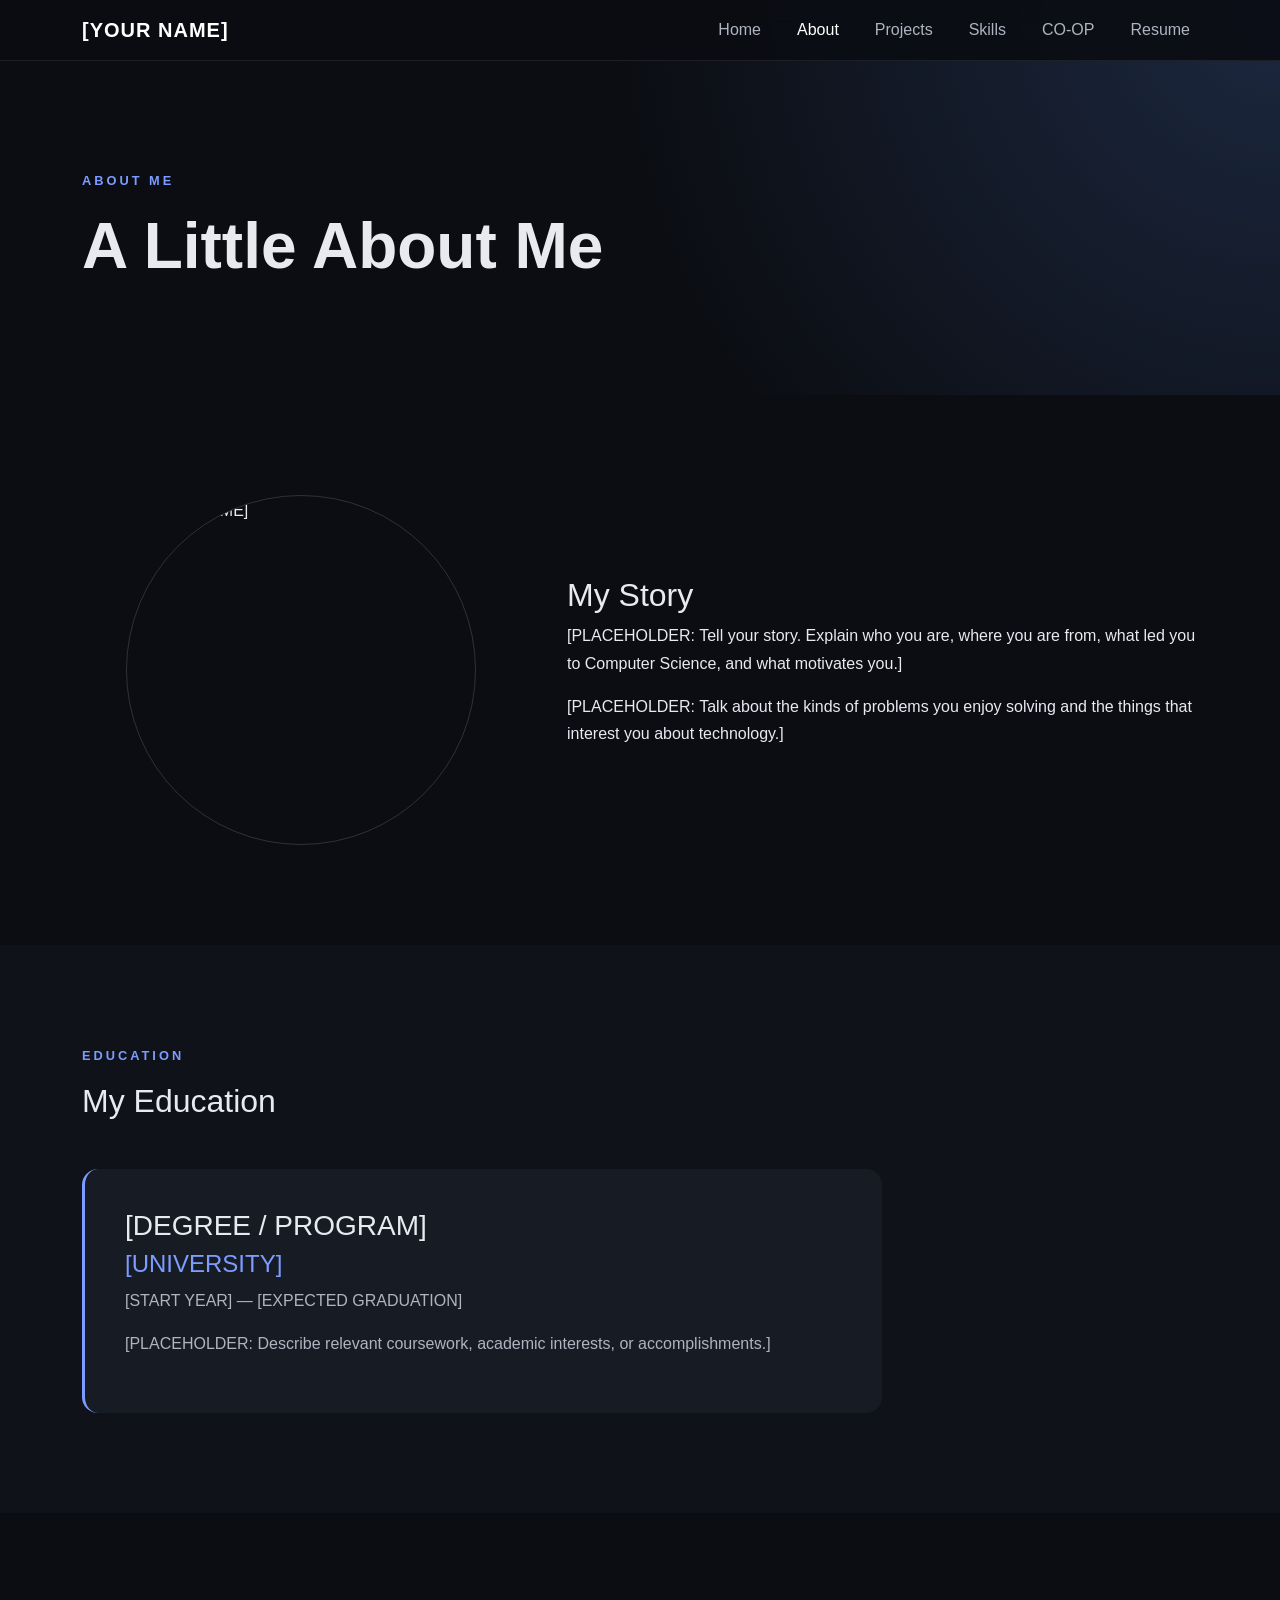
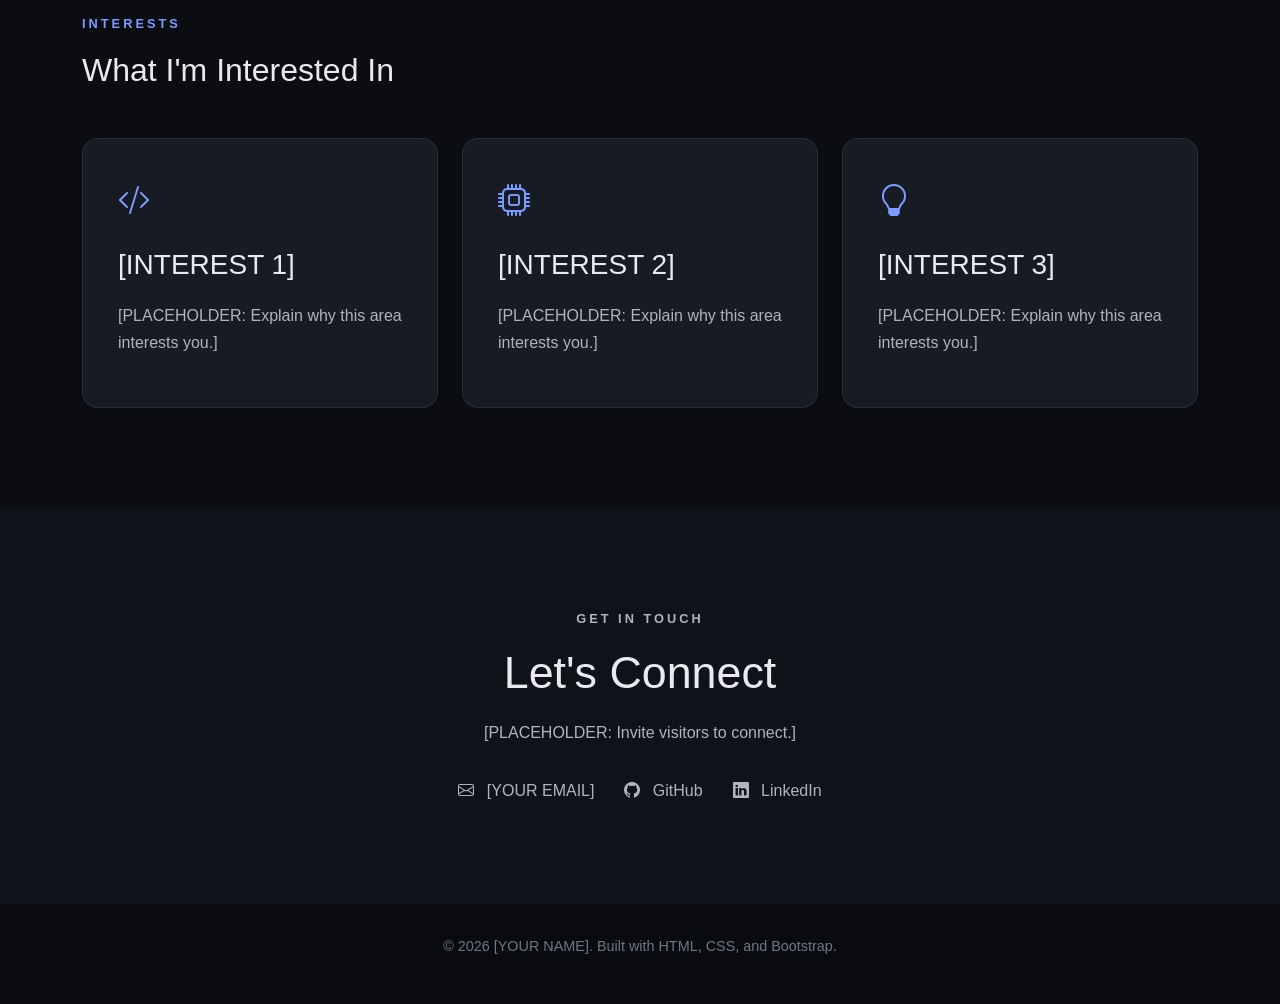
==== about.html @ ecac9c86 "Created Portfolio Placeholders" ====
<!DOCTYPE html>
<html lang="en">

<head>

    <meta charset="UTF-8">

    <meta name="viewport"
          content="width=device-width, initial-scale=1.0">

    <title>About | [YOUR NAME]</title>

    <link
        href="https://cdn.jsdelivr.net/npm/bootstrap@5.3.3/dist/css/bootstrap.min.css"
        rel="stylesheet">

    <link
        rel="stylesheet"
        href="https://cdn.jsdelivr.net/npm/bootstrap-icons@1.11.3/font/bootstrap-icons.min.css">

    <link rel="stylesheet" href="css/style.css">

</head>


<body>


<!-- NAVIGATION -->

<nav class="navbar navbar-expand-lg navbar-dark fixed-top">

    <div class="container">

        <a class="navbar-brand fw-bold"
           href="index.html">

            [YOUR NAME]

        </a>


        <button
            class="navbar-toggler"
            type="button"
            data-bs-toggle="collapse"
            data-bs-target="#navbarNav">

            <span class="navbar-toggler-icon"></span>

        </button>


        <div class="collapse navbar-collapse"
             id="navbarNav">

            <ul class="navbar-nav ms-auto">

                <li class="nav-item">
                    <a class="nav-link"
                       href="index.html">

                        Home

                    </a>
                </li>

                <li class="nav-item">
                    <a class="nav-link active"
                       href="about.html">

                        About

                    </a>
                </li>

                <li class="nav-item">
                    <a class="nav-link"
                       href="projects.html">

                        Projects

                    </a>
                </li>

                <li class="nav-item">
                    <a class="nav-link"
                       href="skills.html">

                        Skills

                    </a>
                </li>

                <li class="nav-item">
                    <a class="nav-link"
                       href="coop.html">

                        CO-OP

                    </a>
                </li>

                <li class="nav-item">
                    <a class="nav-link"
                       href="resume.html">

                        Resume

                    </a>
                </li>

            </ul>

        </div>

    </div>

</nav>



<!-- PAGE HEADER -->

<section class="page-header">

    <div class="container">

        <p class="section-label">
            ABOUT ME
        </p>

        <h1>
            A Little About Me
        </h1>

    </div>

</section>



<!-- ABOUT -->

<section class="section-padding">

    <div class="container">

        <div class="row g-5 align-items-center">


            <div class="col-lg-5">

                <div class="profile-image">

                    <img
                        src="assets/images/profile.jpg"
                        alt="[YOUR NAME]">

                </div>

            </div>


            <div class="col-lg-7">

                <h2>
                    My Story
                </h2>

                <p>

                    [PLACEHOLDER:

                    Tell your story.

                    Explain who you are, where you are from,
                    what led you to Computer Science, and
                    what motivates you.]

                </p>


                <p>

                    [PLACEHOLDER:

                    Talk about the kinds of problems you
                    enjoy solving and the things that
                    interest you about technology.]

                </p>

            </div>

        </div>

    </div>

</section>



<!-- EDUCATION -->

<section class="section-padding section-dark">

    <div class="container">

        <p class="section-label">
            EDUCATION
        </p>

        <h2>
            My Education
        </h2>

        <div class="education-card mt-5">

            <h3>
                [DEGREE / PROGRAM]
            </h3>

            <h4>
                [UNIVERSITY]
            </h4>

            <p>
                [START YEAR] — [EXPECTED GRADUATION]
            </p>

            <p>

                [PLACEHOLDER:

                Describe relevant coursework,
                academic interests, or accomplishments.]

            </p>

        </div>

    </div>

</section>



<!-- INTERESTS -->

<section class="section-padding">

    <div class="container">

        <p class="section-label">
            INTERESTS
        </p>

        <h2>
            What I'm Interested In
        </h2>


        <div class="row g-4 mt-4">


            <div class="col-md-4">

                <div class="skill-card">

                    <i class="bi bi-code-slash"></i>

                    <h3>
                        [INTEREST 1]
                    </h3>

                    <p>

                        [PLACEHOLDER:

                        Explain why this area interests you.]

                    </p>

                </div>

            </div>


            <div class="col-md-4">

                <div class="skill-card">

                    <i class="bi bi-cpu"></i>

                    <h3>
                        [INTEREST 2]
                    </h3>

                    <p>

                        [PLACEHOLDER:

                        Explain why this area interests you.]

                    </p>

                </div>

            </div>


            <div class="col-md-4">

                <div class="skill-card">

                    <i class="bi bi-lightbulb"></i>

                    <h3>
                        [INTEREST 3]
                    </h3>

                    <p>

                        [PLACEHOLDER:

                        Explain why this area interests you.]

                    </p>

                </div>

            </div>

        </div>

    </div>

</section>



<!-- CONTACT -->

<section id="contact"
         class="contact-section section-dark">

    <div class="container text-center">

        <p class="section-label">
            GET IN TOUCH
        </p>

        <h2>
            Let's Connect
        </h2>

        <p>
            [PLACEHOLDER: Invite visitors to connect.]
        </p>


        <div class="contact-links">

            <a href="mailto:[YOUR EMAIL]">
                <i class="bi bi-envelope"></i>
                [YOUR EMAIL]
            </a>

            <a href="[YOUR GITHUB]">
                <i class="bi bi-github"></i>
                GitHub
            </a>

            <a href="[YOUR LINKEDIN]">
                <i class="bi bi-linkedin"></i>
                LinkedIn
            </a>

        </div>

    </div>

</section>



<!-- FOOTER -->

<footer>

    <div class="container text-center">

        <p>
            © 2026 [YOUR NAME].
            Built with HTML, CSS, and Bootstrap.
        </p>

    </div>

</footer>



<script
    src="https://cdn.jsdelivr.net/npm/bootstrap@5.3.3/dist/js/bootstrap.bundle.min.js">
</script>

</body>

</html>
---- css/style.css ----
/* =========================================
   GLOBAL
========================================= */

* {
    box-sizing: border-box;
}

html {
    scroll-behavior: smooth;
    scroll-padding-top: 80px;
}

body {
    margin: 0;

    background: #0b0d12;

    color: #e8eaf0;

    font-family:
        Inter,
        -apple-system,
        BlinkMacSystemFont,
        "Segoe UI",
        sans-serif;

    line-height: 1.7;
}


/* =========================================
   NAVBAR
========================================= */

.navbar {
    background: rgba(11, 13, 18, 0.9);

    backdrop-filter: blur(12px);

    border-bottom:
        1px solid rgba(255, 255, 255, 0.08);
}

.navbar-brand {
    letter-spacing: 1px;
}

.nav-link {
    color: #aeb4c0 !important;

    margin-left: 20px;

    transition: 0.2s;
}

.nav-link:hover,
.nav-link.active {
    color: white !important;
}


/* =========================================
   HERO
========================================= */

.hero-section {
    background:
        radial-gradient(
            circle at top right,
            #1c2840 0%,
            #0b0d12 45%
        );
}

.hero-subtitle,
.section-label {
    color: #7c9cff;

    font-size: 0.8rem;

    font-weight: 700;

    letter-spacing: 3px;
}

.hero-section h1 {
    font-size: clamp(3rem, 7vw, 6rem);

    font-weight: 800;

    line-height: 1.05;
}

.hero-section h1 span {
    color: #7c9cff;
}

.hero-description {
    max-width: 650px;

    color: #aeb4c0;

    font-size: 1.1rem;
}


/* =========================================
   PAGE HEADER
========================================= */

.page-header {
    padding: 170px 0 90px;

    background:
        radial-gradient(
            circle at top right,
            #1c2840 0%,
            #0b0d12 50%
        );
}

.page-header h1 {
    font-size: 4rem;

    font-weight: 800;

    margin-bottom: 20px;
}


/* =========================================
   PROFILE IMAGE
========================================= */

.profile-image {
    width: 350px;

    height: 350px;

    margin: auto;

    overflow: hidden;

    border-radius: 50%;

    border:
        1px solid rgba(255, 255, 255, 0.15);
}

.profile-image img {
    width: 100%;

    height: 100%;

    object-fit: cover;
}


/* =========================================
   SECTIONS
========================================= */

.section-padding {
    padding: 100px 0;
}

.section-dark {
    background: #0f1219;
}

.section-heading {
    margin-bottom: 60px;

    max-width: 750px;
}

.section-heading h2 {
    font-size: 2.8rem;

    font-weight: 700;
}

.content-limit {
    max-width: 750px;

    color: #aeb4c0;
}


/* =========================================
   BUTTONS
========================================= */

.btn-primary {
    background: #7c9cff;

    border-color: #7c9cff;

    color: #0b0d12;

    font-weight: 600;
}

.btn-primary:hover {
    background: #9db4ff;

    border-color: #9db4ff;

    color: #0b0d12;
}


/* =========================================
   PROJECT CARDS
========================================= */

.project-card {
    height: 100%;

    background: #171b24;

    border:
        1px solid rgba(255, 255, 255, 0.08);

    border-radius: 16px;

    overflow: hidden;

    transition:
        transform 0.25s,
        border-color 0.25s;
}

.project-card:hover {
    transform: translateY(-8px);

    border-color: #7c9cff;
}

.project-image {
    height: 220px;

    display: flex;

    align-items: center;

    justify-content: center;

    overflow: hidden;

    background: #202633;
}

.project-image img {
    width: 100%;

    height: 100%;

    object-fit: cover;
}

.project-card h3,
.project-card h2 {
    font-weight: 700;
}

.project-card p {
    color: #aeb4c0;
}

.project-tech {
    color: #7c9cff !important;

    font-size: 0.85rem;
}


/* =========================================
   SKILLS
========================================= */

.skill-card {
    height: 100%;

    padding: 35px;

    background: #171b24;

    border-radius: 16px;

    border:
        1px solid rgba(255, 255, 255, 0.08);

    transition:
        transform 0.25s,
        border-color 0.25s;
}

.skill-card:hover {
    transform: translateY(-5px);

    border-color: #7c9cff;
}

.skill-card i {
    font-size: 2rem;

    color: #7c9cff;
}

.skill-card h3 {
    margin-top: 20px;

    margin-bottom: 20px;
}

.skill-card p {
    color: #aeb4c0;
}

.skill-list {
    padding: 0;

    margin: 0;

    list-style: none;
}

.skill-list li {
    padding: 7px 0;

    color: #aeb4c0;

    border-bottom:
        1px solid rgba(255, 255, 255, 0.05);
}


/* =========================================
   EDUCATION
========================================= */

.education-card {
    max-width: 800px;

    padding: 40px;

    background: #171b24;

    border-radius: 16px;

    border-left:
        3px solid #7c9cff;
}

.education-card h4 {
    color: #7c9cff;
}

.education-card p {
    color: #aeb4c0;
}


/* =========================================
   CONTACT
========================================= */

.contact-section {
    padding: 100px 0;
}

.contact-section h2 {
    font-size: 2.8rem;

    margin-bottom: 20px;
}

.contact-section p {
    color: #aeb4c0;
}

.contact-links {
    display: flex;

    justify-content: center;

    gap: 30px;

    flex-wrap: wrap;

    margin-top: 30px;
}

.contact-links a {
    color: #aeb4c0;

    text-decoration: none;

    transition: 0.2s;
}

.contact-links a:hover {
    color: #7c9cff;
}

.contact-links i {
    margin-right: 8px;
}


/* =========================================
   RESUME
========================================= */

.resume-placeholder {
    min-height: 400px;

    display: flex;

    flex-direction: column;

    align-items: center;

    justify-content: center;

    text-align: center;

    background: #171b24;

    border:
        1px dashed #586174;

    border-radius: 16px;
}

.resume-placeholder i {
    font-size: 4rem;

    color: #7c9cff;

    margin-bottom: 20px;
}

.resume-placeholder p {
    color: #aeb4c0;
}


/* =========================================
   FOOTER
========================================= */

footer {
    padding: 30px 0;

    background: #090b0f;

    color: #6f7787;

    font-size: 0.9rem;
}


/* =========================================
   MOBILE
========================================= */

@media (max-width: 991px) {

    .nav-link {
        margin-left: 0;

        margin-top: 10px;
    }

    .hero-section {
        text-align: center;
    }

    .hero-description {
        margin-left: auto;

        margin-right: auto;
    }

    .profile-image {
        width: 280px;

        height: 280px;

        margin-top: 90px;
    }

    .page-header h1 {
        font-size: 3rem;
    }

}


@media (max-width: 576px) {

    .section-padding {
        padding: 70px 0;
    }

    .hero-section h1 {
        font-size: 3rem;
    }

    .page-header h1 {
        font-size: 2.5rem;
    }

    .section-heading h2 {
        font-size: 2.2rem;
    }

}
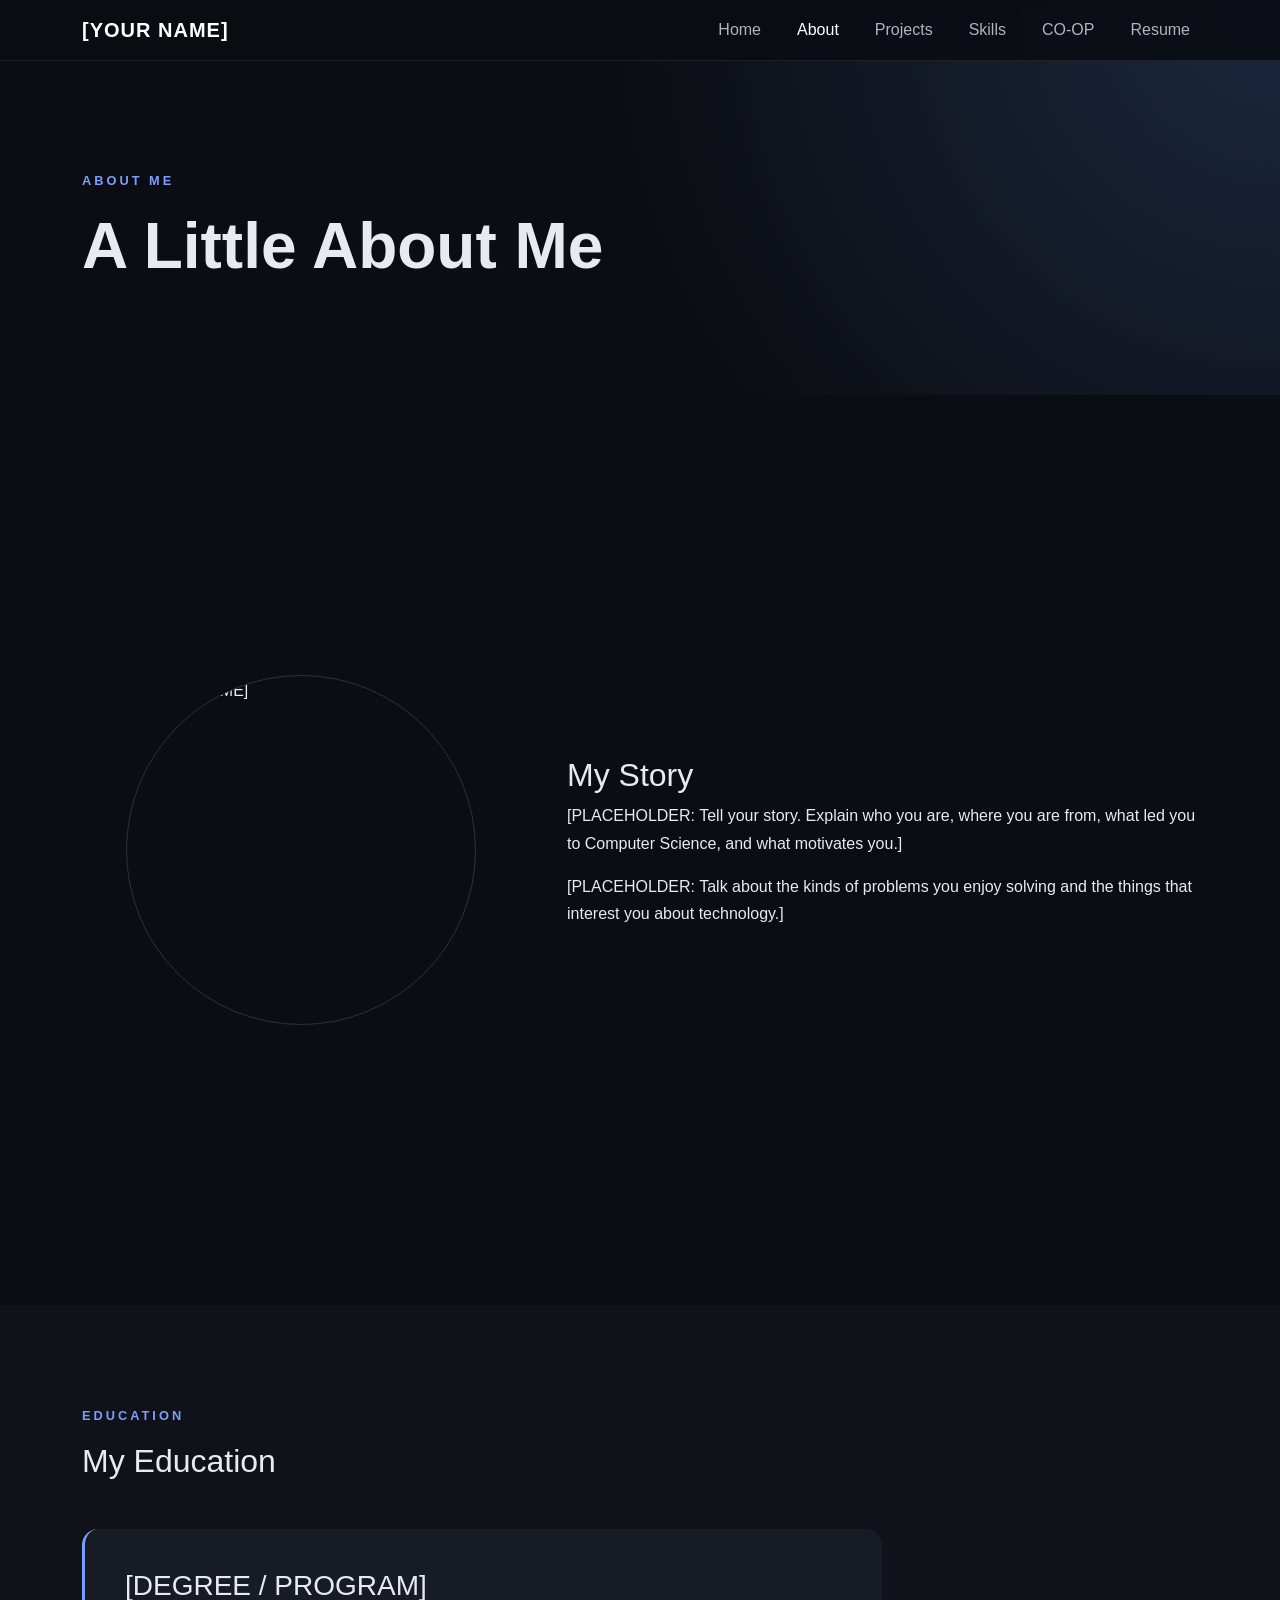
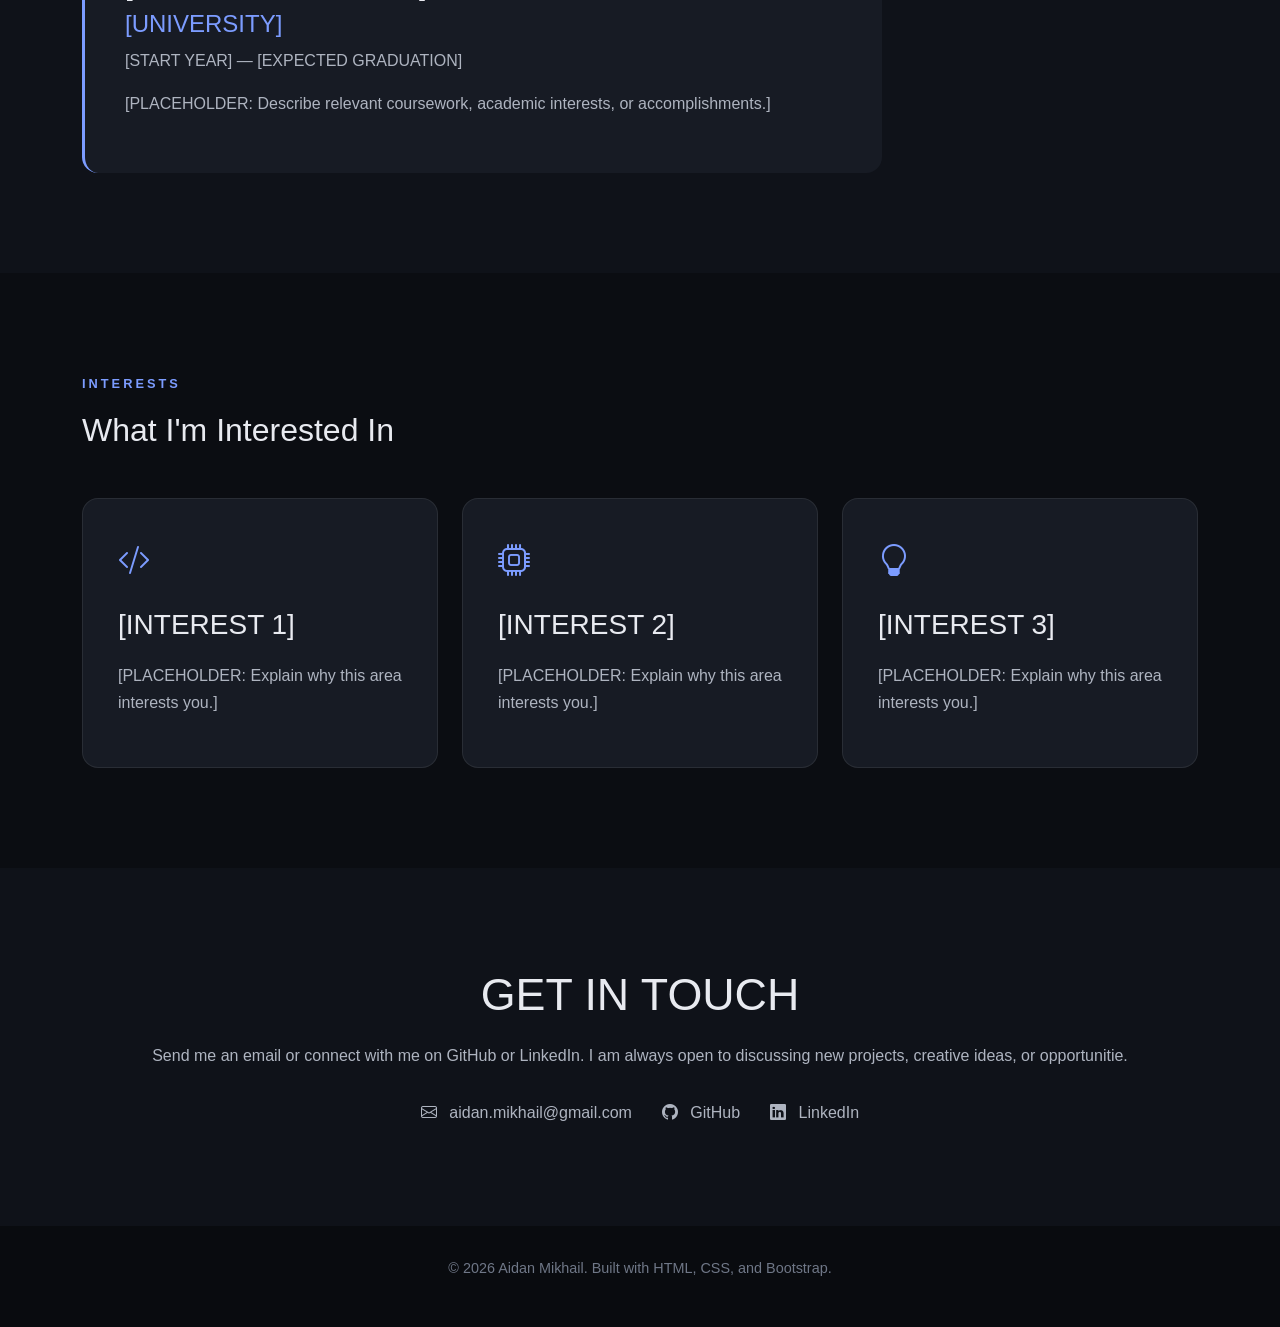
==== commit ff71de5b: "Added Finished Footer and Contacts to all the pages. Completed Home Page (Except for Picture of Proj" ====
--- a/about.html
+++ b/about.html
@@ -340,59 +340,72 @@
 
 
 
-<!-- CONTACT -->
+<!-- ================================================= -->
+<!-- CONTACT                                           -->
+<!-- ================================================= -->
 
 <section id="contact"
          class="contact-section section-dark">
 
     <div class="container text-center">
 
-        <p class="section-label">
+        <h2>
             GET IN TOUCH
+        </h2>
+
+        <p>
+
+            Send me an email or connect with me on GitHub or LinkedIn. I am always open to discussing new projects, creative ideas, or opportunitie.
+
         </p>
 
-        <h2>
-            Let's Connect
-        </h2>
+
+        <div class="contact-links">
+
+            <a href="mailto:aidan.mikhail@gmail.com">
+
+                <i class="bi bi-envelope"></i>
+
+                aidan.mikhail@gmail.com
+
+            </a>
+
+
+            <a href="https://github.com/AidanMikhail">
+
+                <i class="bi bi-github"></i>
+
+                GitHub
+
+            </a>
+
+
+            <a href="https://www.linkedin.com/in/aidan-mikhail/">
+
+                <i class="bi bi-linkedin"></i>
+
+                LinkedIn
+
+            </a>
+
+        </div>
+
+    </div>
+
+</section>
+
+
+
+<!-- ================================================= -->
+<!-- FOOTER                                            -->
+<!-- ================================================= -->
+
+<footer>
+
+    <div class="container text-center">
 
         <p>
-            [PLACEHOLDER: Invite visitors to connect.]
-        </p>
-
-
-        <div class="contact-links">
-
-            <a href="mailto:[YOUR EMAIL]">
-                <i class="bi bi-envelope"></i>
-                [YOUR EMAIL]
-            </a>
-
-            <a href="[YOUR GITHUB]">
-                <i class="bi bi-github"></i>
-                GitHub
-            </a>
-
-            <a href="[YOUR LINKEDIN]">
-                <i class="bi bi-linkedin"></i>
-                LinkedIn
-            </a>
-
-        </div>
-
-    </div>
-
-</section>
-
-
-
-<!-- FOOTER -->
-
-<footer>
-
-    <div class="container text-center">
-
-        <p>
-            © 2026 [YOUR NAME].
+            © 2026 Aidan Mikhail.
             Built with HTML, CSS, and Bootstrap.
         </p>
 
--- a/css/style.css
+++ b/css/style.css
@@ -138,7 +138,7 @@
 
     height: 350px;
 
-    margin: auto;
+    margin: 180px auto;
 
     overflow: hidden;
 
@@ -154,6 +154,7 @@
     height: 100%;
 
     object-fit: cover;
+    object-position: center 10%;
 }
 
 
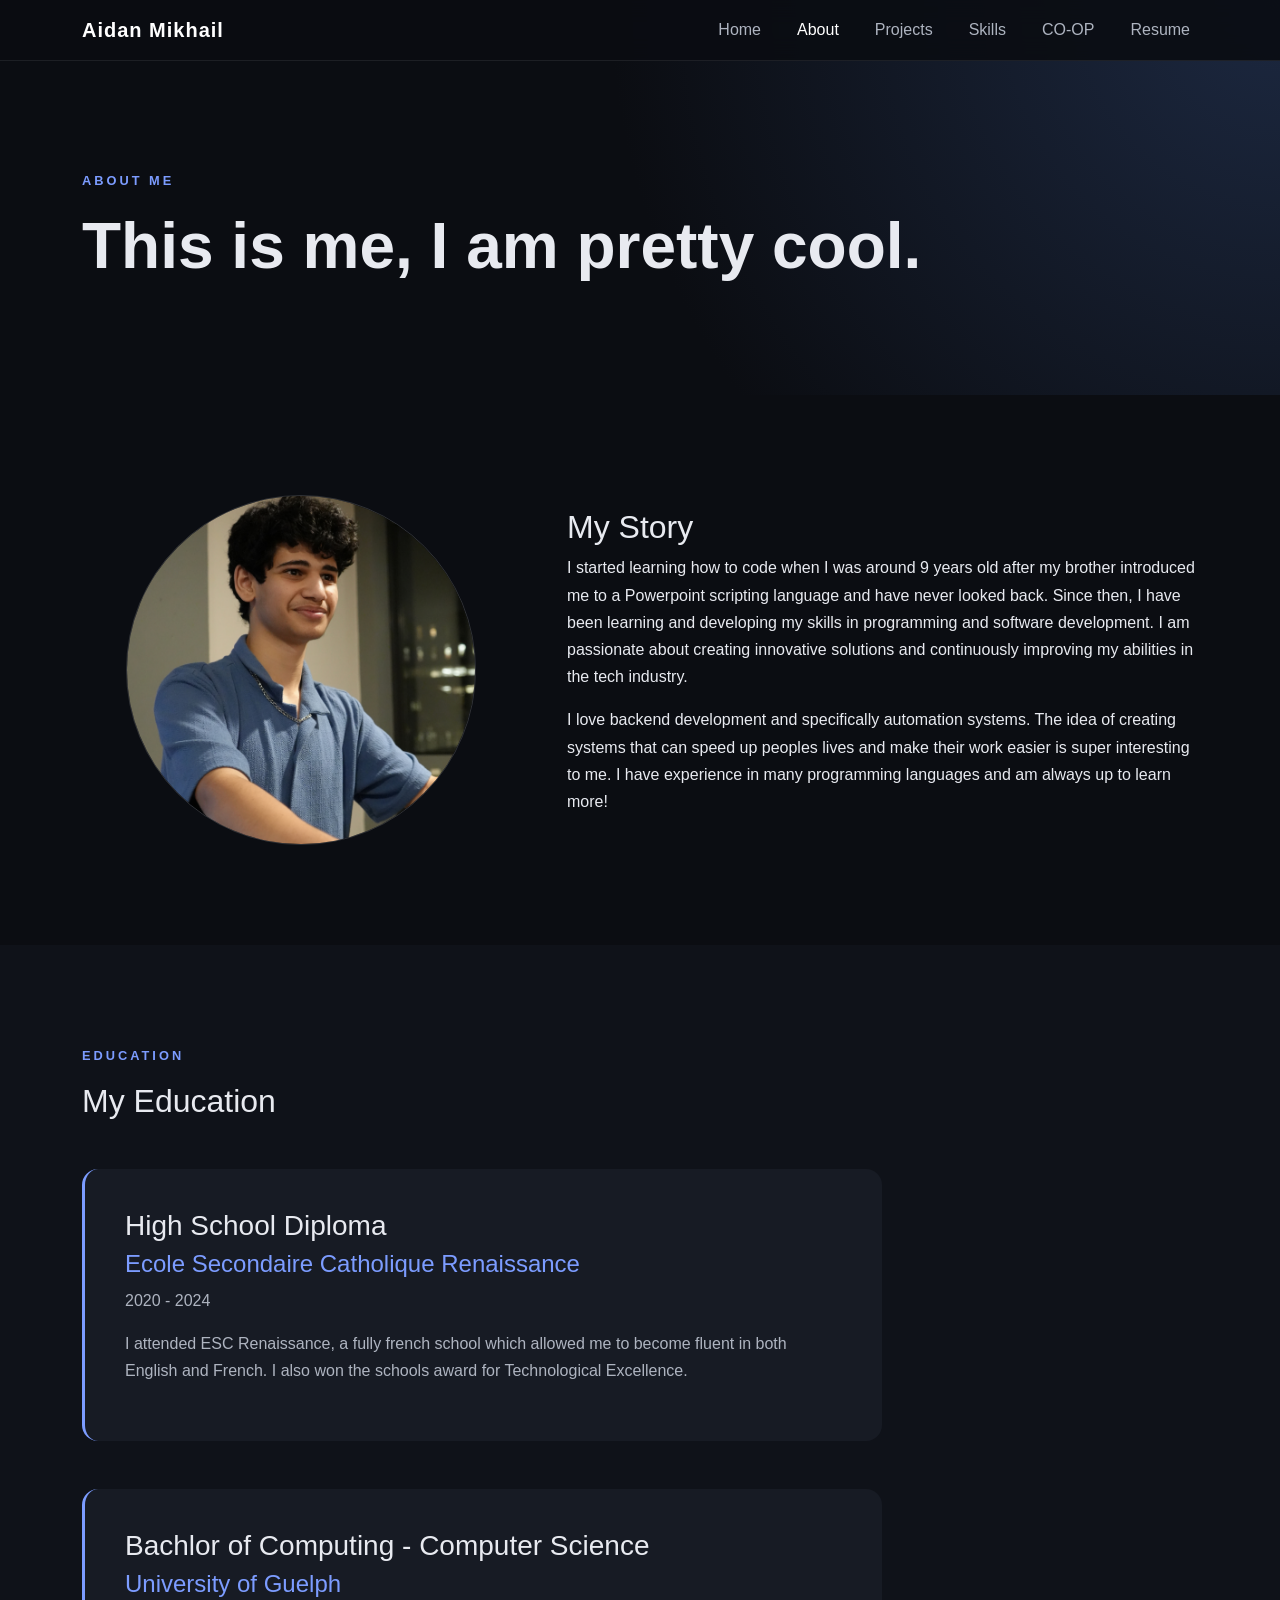
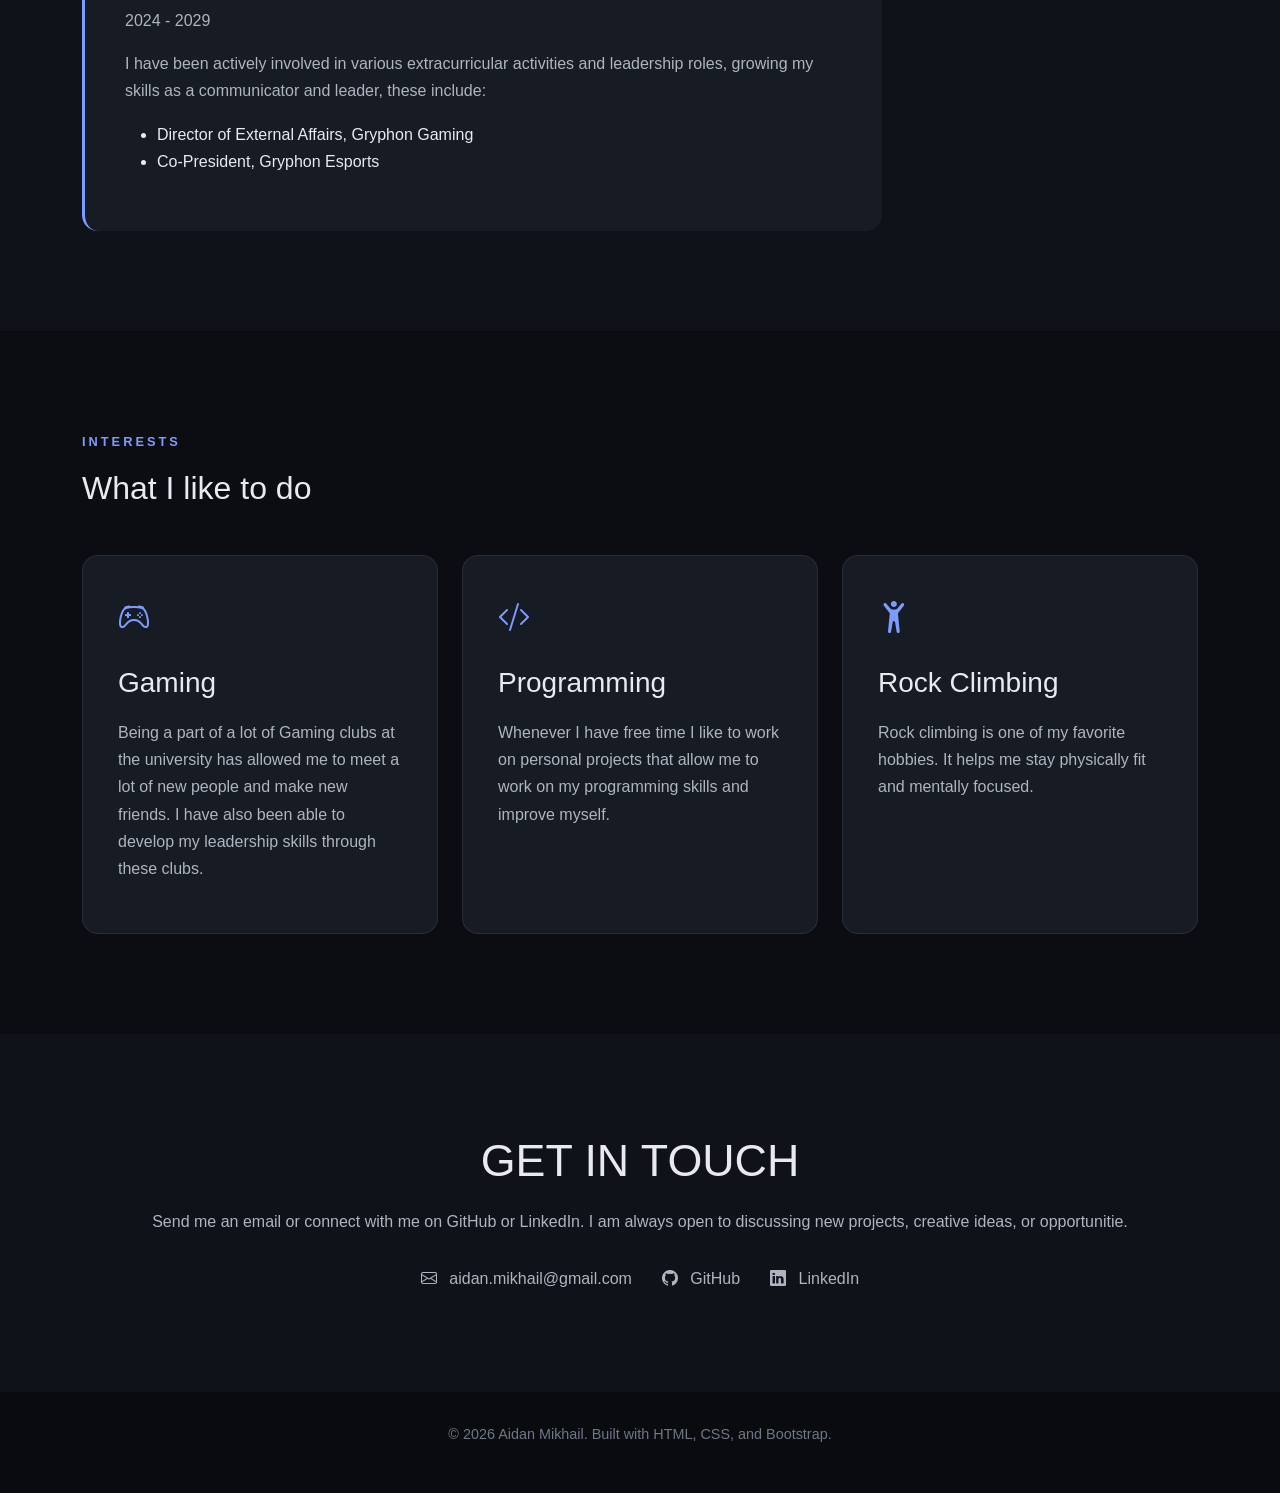
==== commit a20f0cd8: "Finished about page" ====
--- a/about.html
+++ b/about.html
@@ -8,7 +8,7 @@
     <meta name="viewport"
           content="width=device-width, initial-scale=1.0">
 
-    <title>About | [YOUR NAME]</title>
+    <title>About | Aidan Mikhail</title>
 
     <link
         href="https://cdn.jsdelivr.net/npm/bootstrap@5.3.3/dist/css/bootstrap.min.css"
@@ -35,7 +35,7 @@
         <a class="navbar-brand fw-bold"
            href="index.html">
 
-            [YOUR NAME]
+            Aidan Mikhail
 
         </a>
 
@@ -131,7 +131,7 @@
         </p>
 
         <h1>
-            A Little About Me
+            This is me, I am pretty cool.
         </h1>
 
     </div>
@@ -154,13 +154,12 @@
                 <div class="profile-image">
 
                     <img
-                        src="assets/images/profile.jpg"
-                        alt="[YOUR NAME]">
+                        src="assets/img/profile.jpg"
+                        alt="Aidan Mikhail">
 
                 </div>
 
             </div>
-
 
             <div class="col-lg-7">
 
@@ -170,24 +169,13 @@
 
                 <p>
 
-                    [PLACEHOLDER:
-
-                    Tell your story.
-
-                    Explain who you are, where you are from,
-                    what led you to Computer Science, and
-                    what motivates you.]
+                    I started learning how to code when I was around 9 years old after my brother introduced me to a Powerpoint scripting language and have never looked back. Since then, I have been learning and developing my skills in programming and software development. I am passionate about creating innovative solutions and continuously improving my abilities in the tech industry.
 
                 </p>
 
-
                 <p>
 
-                    [PLACEHOLDER:
-
-                    Talk about the kinds of problems you
-                    enjoy solving and the things that
-                    interest you about technology.]
+                    I love backend development and specifically automation systems. The idea of creating systems that can speed up peoples lives and make their work easier is super interesting to me. I have experience in many programming languages and am always up to learn more!
 
                 </p>
 
@@ -218,25 +206,41 @@
         <div class="education-card mt-5">
 
             <h3>
-                [DEGREE / PROGRAM]
+                High School Diploma
             </h3>
 
             <h4>
-                [UNIVERSITY]
+                Ecole Secondaire Catholique Renaissance
             </h4>
 
             <p>
-                [START YEAR] — [EXPECTED GRADUATION]
+                2020 - 2024
             </p>
 
+            <p>  I attended ESC Renaissance, a fully french school which allowed me to become fluent in both English and French. I also won the schools award for Technological Excellence.</p>
+
+        </div>
+
+        <div class="education-card mt-5">
+
+            <h3>
+                Bachlor of Computing - Computer Science
+            </h3>
+
+            <h4>
+                University of Guelph
+            </h4>
+
             <p>
-
-                [PLACEHOLDER:
-
-                Describe relevant coursework,
-                academic interests, or accomplishments.]
-
+                2024 - 2029
             </p>
+
+            <p>I have been actively involved in various extracurricular activities and leadership roles, growing my skills as a communicator and leader, these include:</p>
+
+            <ul>
+                <li>Director of External Affairs, Gryphon Gaming</li>
+                <li>Co-President, Gryphon Esports</li>
+            </ul>
 
         </div>
 
@@ -257,29 +261,43 @@
         </p>
 
         <h2>
-            What I'm Interested In
+            What I like to do
         </h2>
 
 
         <div class="row g-4 mt-4">
 
-
             <div class="col-md-4">
 
                 <div class="skill-card">
 
+                    <i class="bi bi-controller"></i>
+
+                    <h3>
+                        Gaming
+                    </h3>
+
+                    <p>
+                        Being a part of a lot of Gaming clubs at the university has allowed me to meet a lot of new people and make new friends. I have also been able to develop my leadership skills through these clubs.
+                    </p>
+
+                </div>
+
+            </div>
+
+
+            <div class="col-md-4">
+
+                <div class="skill-card">
+
                     <i class="bi bi-code-slash"></i>
 
                     <h3>
-                        [INTEREST 1]
+                        Programming
                     </h3>
 
                     <p>
-
-                        [PLACEHOLDER:
-
-                        Explain why this area interests you.]
-
+                        Whenever I have free time I like to work on personal projects that allow me to work on my programming skills and improve myself.
                     </p>
 
                 </div>
@@ -291,41 +309,14 @@
 
                 <div class="skill-card">
 
-                    <i class="bi bi-cpu"></i>
+                    <i class="bi bi-person-arms-up"></i>
 
                     <h3>
-                        [INTEREST 2]
+                        Rock Climbing
                     </h3>
 
                     <p>
-
-                        [PLACEHOLDER:
-
-                        Explain why this area interests you.]
-
-                    </p>
-
-                </div>
-
-            </div>
-
-
-            <div class="col-md-4">
-
-                <div class="skill-card">
-
-                    <i class="bi bi-lightbulb"></i>
-
-                    <h3>
-                        [INTEREST 3]
-                    </h3>
-
-                    <p>
-
-                        [PLACEHOLDER:
-
-                        Explain why this area interests you.]
-
+                        Rock climbing is one of my favorite hobbies. It helps me stay physically fit and mentally focused.
                     </p>
 
                 </div>
--- a/css/style.css
+++ b/css/style.css
@@ -135,10 +135,9 @@
 
 .profile-image {
     width: 350px;
-
     height: 350px;
 
-    margin: 180px auto;
+    margin: 0 auto;
 
     overflow: hidden;
 
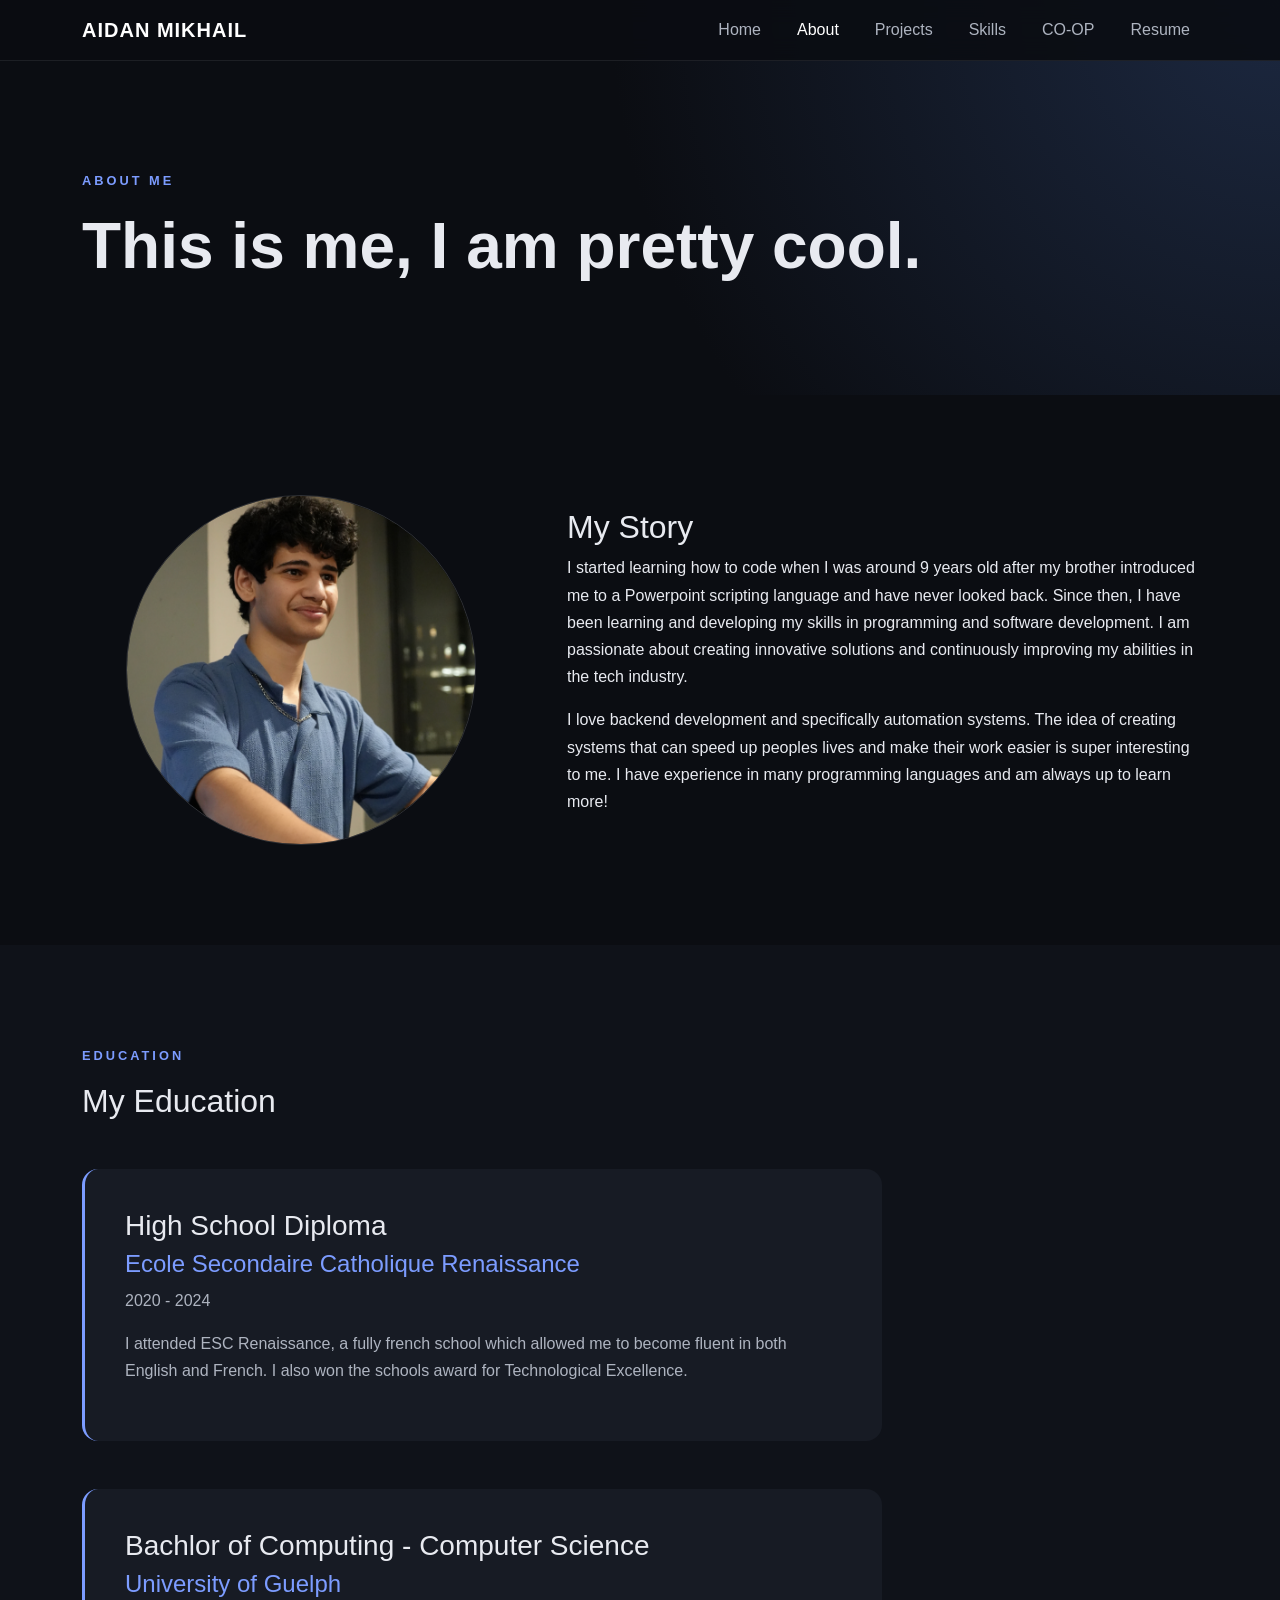
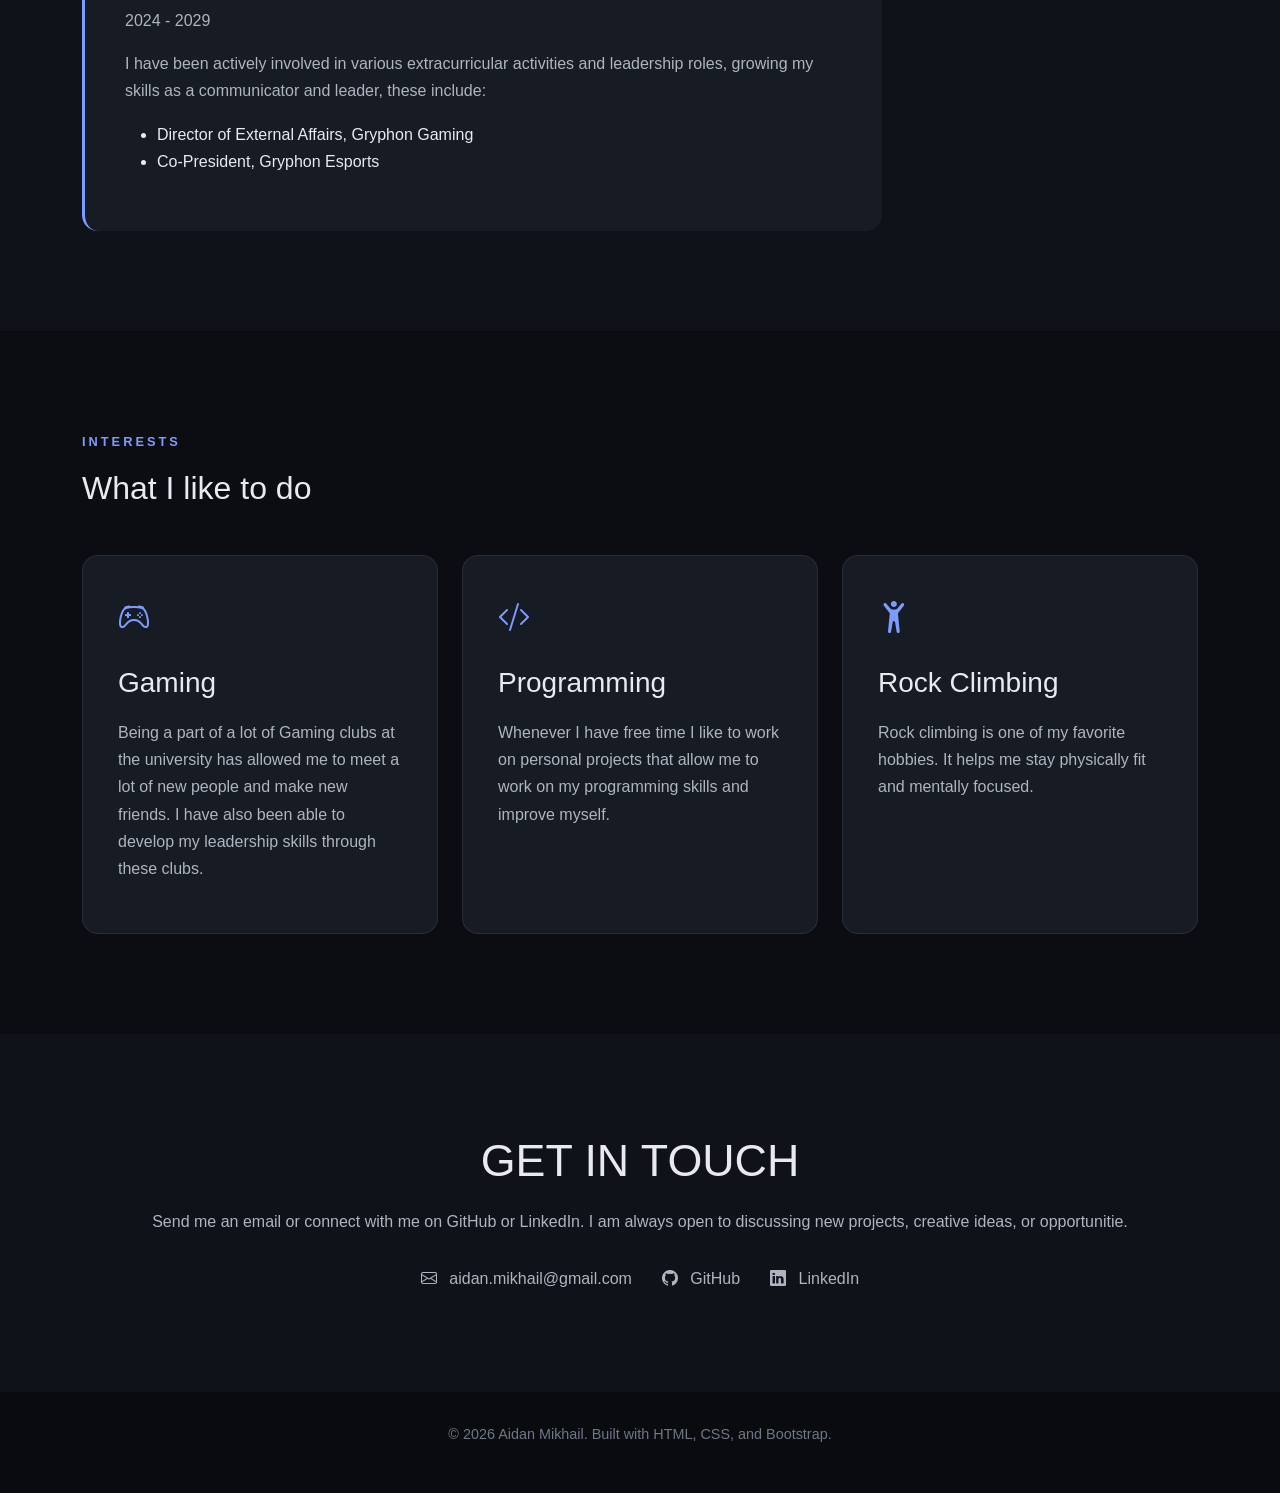
==== commit 9e7bfbd1: "Finished Project Page" ====
--- a/about.html
+++ b/about.html
@@ -8,7 +8,7 @@
     <meta name="viewport"
           content="width=device-width, initial-scale=1.0">
 
-    <title>About | Aidan Mikhail</title>
+    <title>About | AIDAN MIKHAIL</title>
 
     <link
         href="https://cdn.jsdelivr.net/npm/bootstrap@5.3.3/dist/css/bootstrap.min.css"
@@ -35,7 +35,7 @@
         <a class="navbar-brand fw-bold"
            href="index.html">
 
-            Aidan Mikhail
+            AIDAN MIKHAIL
 
         </a>
 
